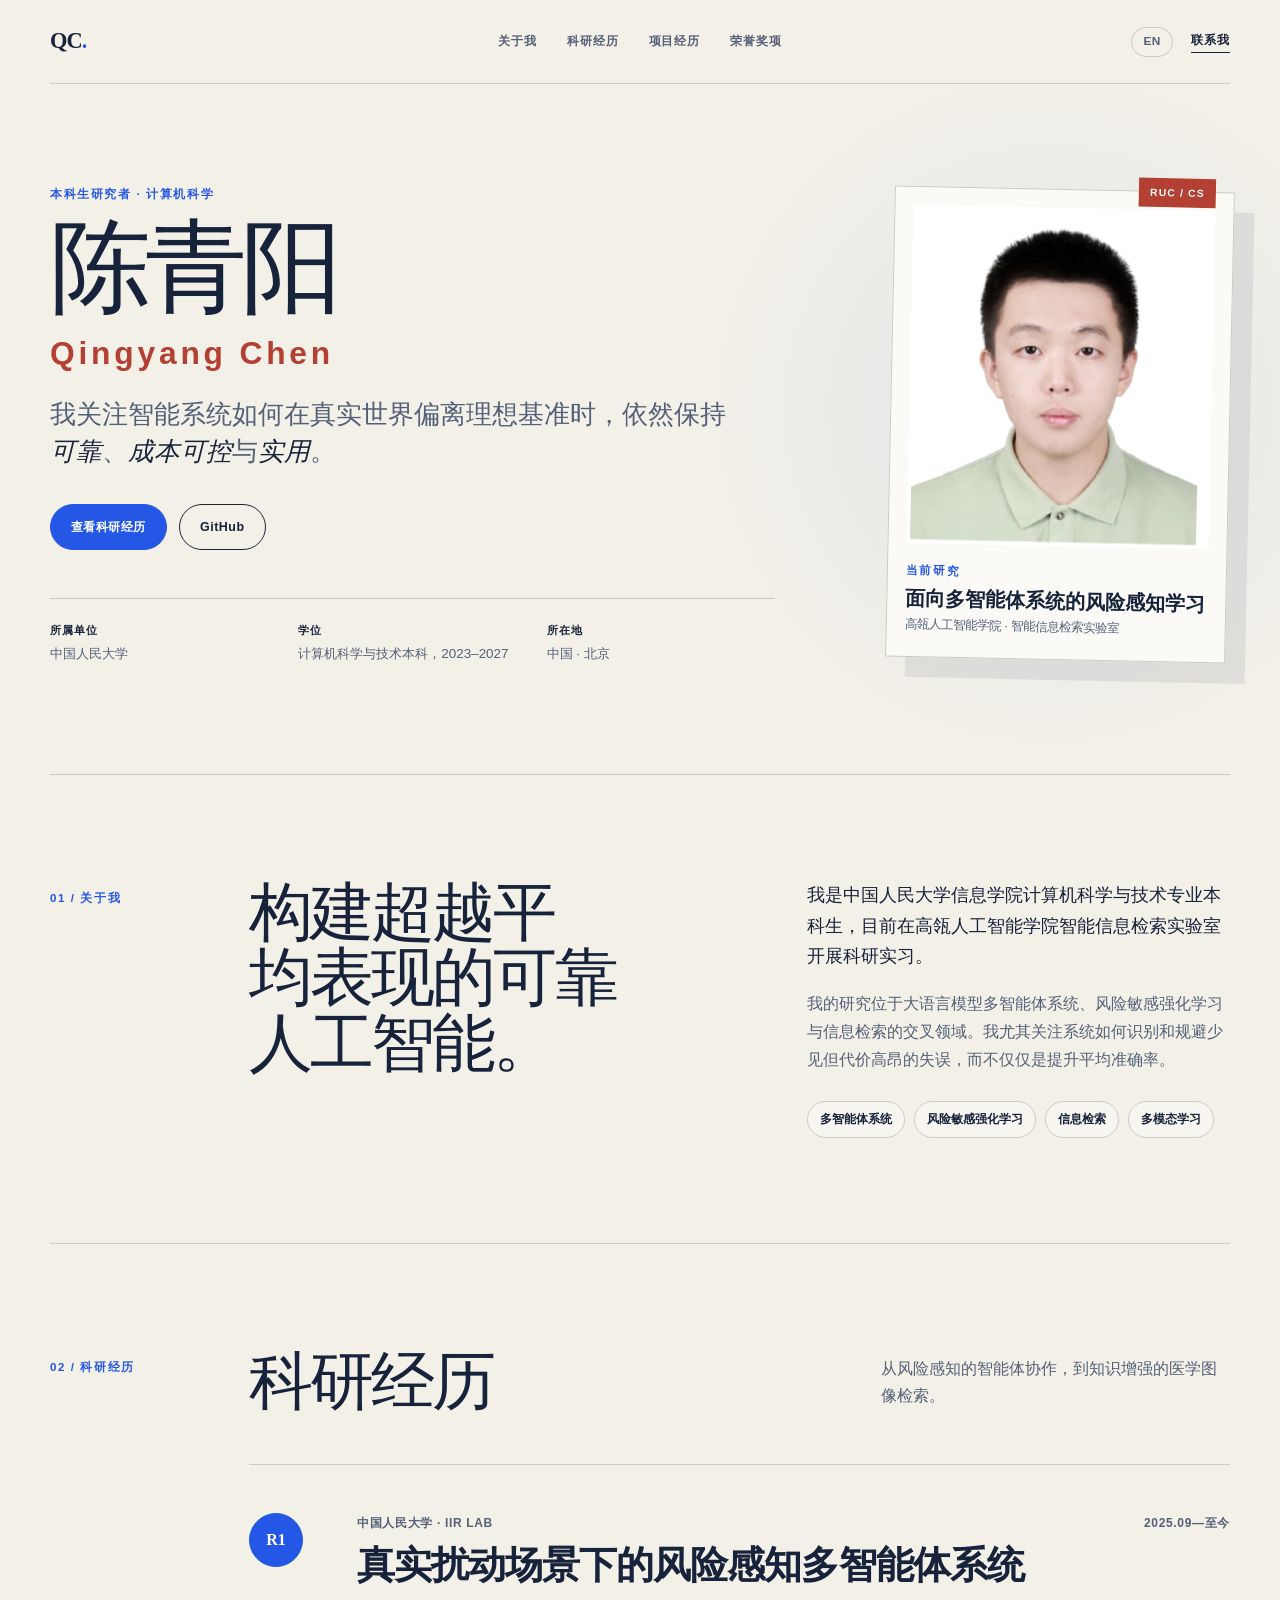
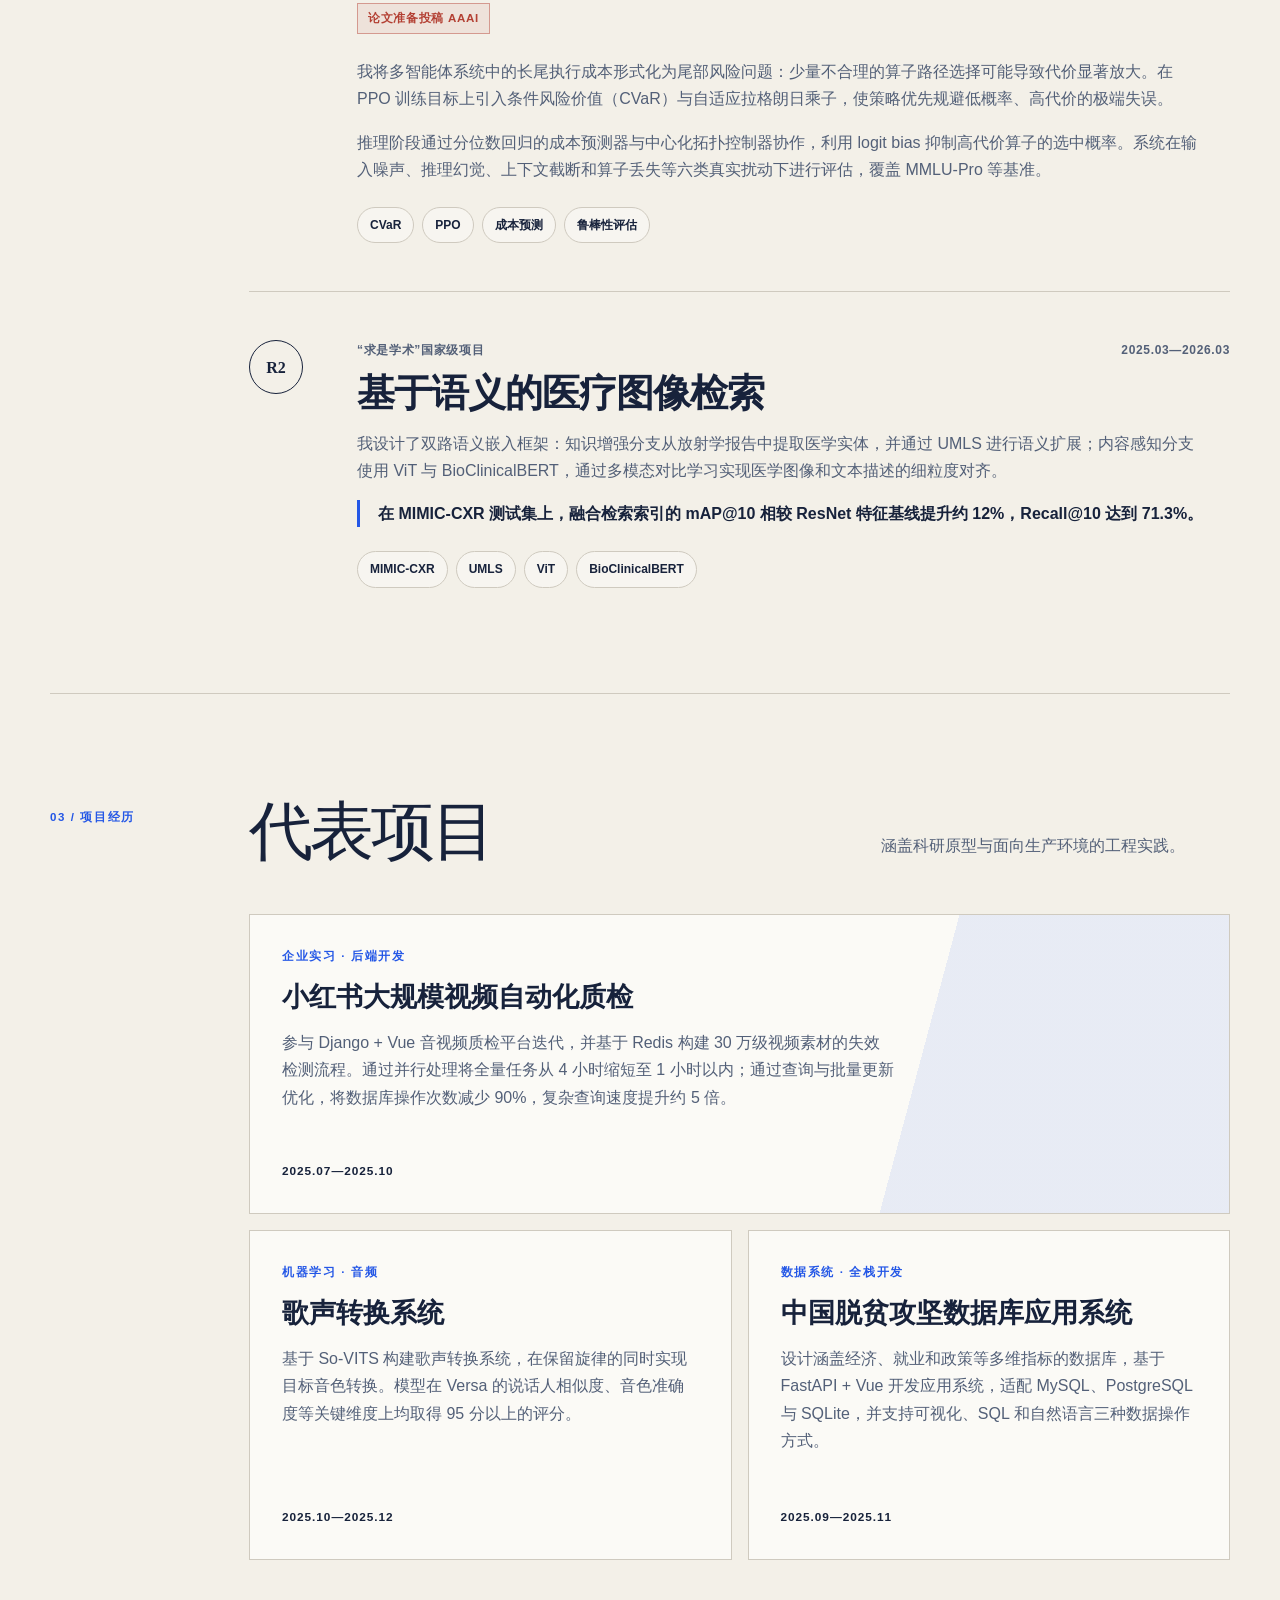
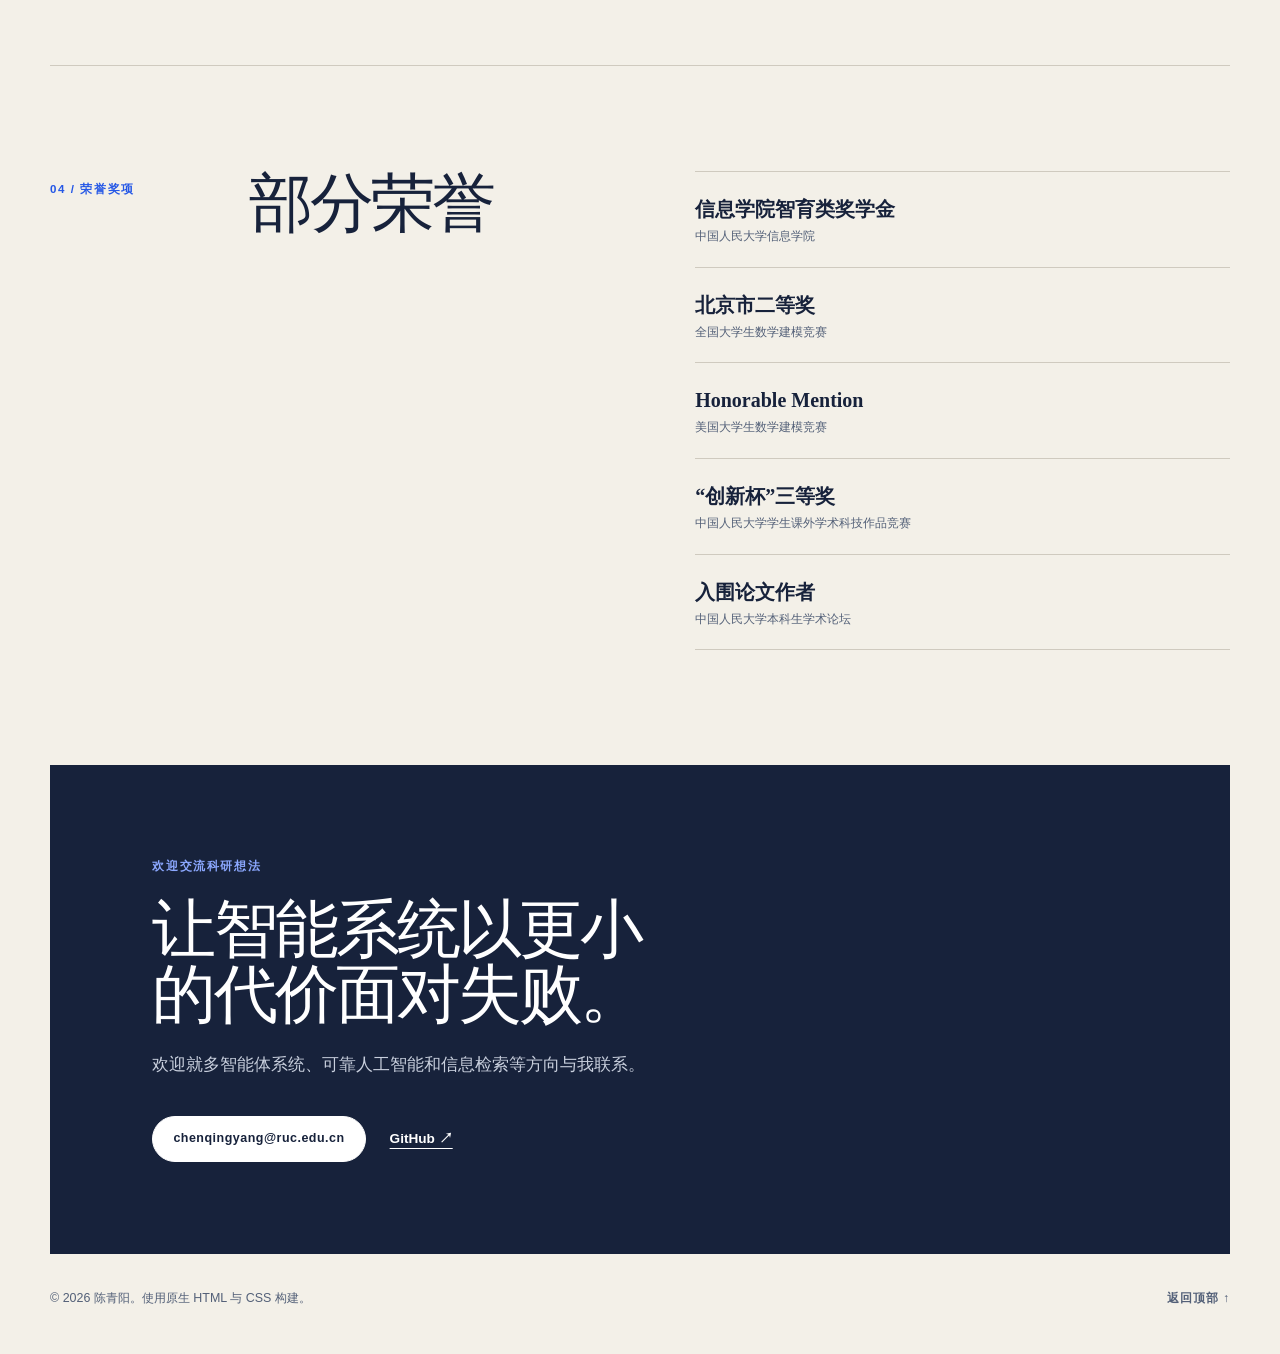
==== zh/index.html @ 35a5632b "Add Chinese homepage" ====
<!doctype html>
<html lang="zh-CN">
  <head>
    <meta charset="utf-8" />
    <meta name="viewport" content="width=device-width, initial-scale=1" />
    <meta
      name="description"
      content="陈青阳，中国人民大学计算机科学本科生，研究方向包括可靠多智能体系统、风险敏感学习、信息检索与多模态学习。"
    />
    <meta name="theme-color" content="#f3f0e8" />
    <meta property="og:title" content="陈青阳 · 学术个人主页" />
    <meta
      property="og:description"
      content="关注可靠多智能体系统、风险敏感学习、信息检索与多模态学习的本科生研究者。"
    />
    <meta property="og:type" content="website" />
    <meta property="og:url" content="https://anapplefish.github.io/zh/" />
    <link rel="canonical" href="https://anapplefish.github.io/zh/" />
    <link rel="alternate" hreflang="en" href="https://anapplefish.github.io/" />
    <link rel="alternate" hreflang="zh-CN" href="https://anapplefish.github.io/zh/" />
    <link rel="alternate" hreflang="x-default" href="https://anapplefish.github.io/" />
    <title>陈青阳 · 学术个人主页</title>
    <link rel="stylesheet" href="../styles.css" />
  </head>
  <body>
    <a class="skip-link" href="#main">跳转到正文</a>

    <header class="site-header">
      <a class="wordmark" href="#top" aria-label="陈青阳，返回首页">
        QC<span class="wordmark-dot">.</span>
      </a>
      <nav aria-label="主导航">
        <a href="#about">关于我</a>
        <a href="#research">科研经历</a>
        <a href="#projects">项目经历</a>
        <a href="#recognition">荣誉奖项</a>
      </nav>
      <div class="header-tools">
        <a class="lang-switch" href="../" lang="en" aria-label="Switch to English">EN</a>
        <a class="header-contact" href="mailto:chenqingyang@ruc.edu.cn">联系我</a>
      </div>
    </header>

    <main id="main">
      <section class="hero" id="top" aria-labelledby="hero-title">
        <div class="hero-copy">
          <p class="eyebrow">本科生研究者 · 计算机科学</p>
          <h1 id="hero-title">陈青阳 <span lang="en">Qingyang Chen</span></h1>
          <p class="hero-lede">
            我关注智能系统如何在真实世界偏离理想基准时，依然保持
            <em>可靠</em>、<em>成本可控</em>与<em>实用</em>。
          </p>
          <div class="hero-actions">
            <a class="button button-primary" href="#research">查看科研经历</a>
            <a class="button button-secondary" href="https://github.com/anapplefish">GitHub</a>
          </div>
          <ul class="hero-facts" aria-label="教育和研究信息">
            <li><span>所属单位</span>中国人民大学</li>
            <li><span>学位</span>计算机科学与技术本科，2023–2027</li>
            <li><span>所在地</span>中国 · 北京</li>
          </ul>
        </div>

        <aside class="portrait-card" aria-label="个人照片和当前研究方向">
          <div class="portrait-frame">
            <img
              src="../assets/profile.png"
              width="265"
              height="315"
              alt="陈青阳的个人照片"
            />
          </div>
          <p class="portrait-label">当前研究</p>
          <p class="portrait-focus">面向多智能体系统的风险感知学习</p>
          <p class="portrait-meta">高瓴人工智能学院 · 智能信息检索实验室</p>
        </aside>
      </section>

      <section class="section about" id="about" aria-labelledby="about-title">
        <div class="section-kicker">01 / 关于我</div>
        <div class="section-content about-grid">
          <h2 id="about-title">构建超越平均表现的可靠人工智能。</h2>
          <div class="about-copy">
            <p>
              我是中国人民大学信息学院计算机科学与技术专业本科生，目前在高瓴人工智能学院智能信息检索实验室开展科研实习。
            </p>
            <p>
              我的研究位于大语言模型多智能体系统、风险敏感强化学习与信息检索的交叉领域。我尤其关注系统如何识别和规避少见但代价高昂的失误，而不仅仅是提升平均准确率。
            </p>
            <div class="interest-list" aria-label="研究兴趣">
              <span>多智能体系统</span>
              <span>风险敏感强化学习</span>
              <span>信息检索</span>
              <span>多模态学习</span>
            </div>
          </div>
        </div>
      </section>

      <section class="section research" id="research" aria-labelledby="research-title">
        <div class="section-kicker">02 / 科研经历</div>
        <div class="section-content">
          <div class="section-heading-row">
            <h2 id="research-title">科研经历</h2>
            <p>从风险感知的智能体协作，到知识增强的医学图像检索。</p>
          </div>

          <article class="research-card research-card-featured">
            <div class="research-index">R1</div>
            <div class="research-body">
              <div class="research-meta">
                <span>中国人民大学 · IIR Lab</span>
                <span>2025.09—至今</span>
              </div>
              <h3>真实扰动场景下的风险感知多智能体系统</h3>
              <p class="status-pill">论文准备投稿 AAAI</p>
              <p>
                我将多智能体系统中的长尾执行成本形式化为尾部风险问题：少量不合理的算子路径选择可能导致代价显著放大。在 PPO 训练目标上引入条件风险价值（CVaR）与自适应拉格朗日乘子，使策略优先规避低概率、高代价的极端失误。
              </p>
              <p>
                推理阶段通过分位数回归的成本预测器与中心化拓扑控制器协作，利用 logit bias 抑制高代价算子的选中概率。系统在输入噪声、推理幻觉、上下文截断和算子丢失等六类真实扰动下进行评估，覆盖 MMLU-Pro 等基准。
              </p>
              <ul class="tag-list" aria-label="使用的方法">
                <li>CVaR</li>
                <li>PPO</li>
                <li>成本预测</li>
                <li>鲁棒性评估</li>
              </ul>
            </div>
          </article>

          <article class="research-card">
            <div class="research-index">R2</div>
            <div class="research-body">
              <div class="research-meta">
                <span>“求是学术”国家级项目</span>
                <span>2025.03—2026.03</span>
              </div>
              <h3>基于语义的医疗图像检索</h3>
              <p>
                我设计了双路语义嵌入框架：知识增强分支从放射学报告中提取医学实体，并通过 UMLS 进行语义扩展；内容感知分支使用 ViT 与 BioClinicalBERT，通过多模态对比学习实现医学图像和文本描述的细粒度对齐。
              </p>
              <p class="result-line">
                在 MIMIC-CXR 测试集上，融合检索索引的 mAP@10 相较 ResNet 特征基线提升约 12%，Recall@10 达到 71.3%。
              </p>
              <ul class="tag-list" aria-label="使用的方法">
                <li>MIMIC-CXR</li>
                <li>UMLS</li>
                <li>ViT</li>
                <li>BioClinicalBERT</li>
              </ul>
            </div>
          </article>
        </div>
      </section>

      <section class="section projects" id="projects" aria-labelledby="projects-title">
        <div class="section-kicker">03 / 项目经历</div>
        <div class="section-content">
          <div class="section-heading-row">
            <h2 id="projects-title">代表项目</h2>
            <p>涵盖科研原型与面向生产环境的工程实践。</p>
          </div>

          <div class="project-grid">
            <article class="project-card project-card-wide">
              <p class="project-type">企业实习 · 后端开发</p>
              <h3>小红书大规模视频自动化质检</h3>
              <p>
                参与 Django + Vue 音视频质检平台迭代，并基于 Redis 构建 30 万级视频素材的失效检测流程。通过并行处理将全量任务从 4 小时缩短至 1 小时以内；通过查询与批量更新优化，将数据库操作次数减少 90%，复杂查询速度提升约 5 倍。
              </p>
              <p class="project-date">2025.07—2025.10</p>
            </article>

            <article class="project-card">
              <p class="project-type">机器学习 · 音频</p>
              <h3>歌声转换系统</h3>
              <p>
                基于 So-VITS 构建歌声转换系统，在保留旋律的同时实现目标音色转换。模型在 Versa 的说话人相似度、音色准确度等关键维度上均取得 95 分以上的评分。
              </p>
              <p class="project-date">2025.10—2025.12</p>
            </article>

            <article class="project-card">
              <p class="project-type">数据系统 · 全栈开发</p>
              <h3>中国脱贫攻坚数据库应用系统</h3>
              <p>
                设计涵盖经济、就业和政策等多维指标的数据库，基于 FastAPI + Vue 开发应用系统，适配 MySQL、PostgreSQL 与 SQLite，并支持可视化、SQL 和自然语言三种数据操作方式。
              </p>
              <p class="project-date">2025.09—2025.11</p>
            </article>
          </div>
        </div>
      </section>

      <section class="section recognition" id="recognition" aria-labelledby="recognition-title">
        <div class="section-kicker">04 / 荣誉奖项</div>
        <div class="section-content recognition-grid">
          <h2 id="recognition-title">部分荣誉</h2>
          <ul class="recognition-list">
            <li><span>信息学院智育类奖学金</span><small>中国人民大学信息学院</small></li>
            <li><span>北京市二等奖</span><small>全国大学生数学建模竞赛</small></li>
            <li><span>Honorable Mention</span><small>美国大学生数学建模竞赛</small></li>
            <li><span>“创新杯”三等奖</span><small>中国人民大学学生课外学术科技作品竞赛</small></li>
            <li><span>入围论文作者</span><small>中国人民大学本科生学术论坛</small></li>
          </ul>
        </div>
      </section>

      <section class="contact" aria-labelledby="contact-title">
        <p class="eyebrow">欢迎交流科研想法</p>
        <h2 id="contact-title">让智能系统以更小的代价面对失败。</h2>
        <p>
          欢迎就多智能体系统、可靠人工智能和信息检索等方向与我联系。
        </p>
        <div class="contact-links">
          <a class="button button-light" href="mailto:chenqingyang@ruc.edu.cn">chenqingyang@ruc.edu.cn</a>
          <a class="text-link" href="https://github.com/anapplefish">GitHub ↗</a>
        </div>
      </section>
    </main>

    <footer>
      <p>© 2026 陈青阳。使用原生 HTML 与 CSS 构建。</p>
      <a href="#top">返回顶部 ↑</a>
    </footer>
  </body>
</html>
---- styles.css ----
:root {
  --paper: #f3f0e8;
  --paper-light: #fbfaf6;
  --ink: #17223b;
  --ink-soft: #536078;
  --blue: #2457e6;
  --blue-dark: #173aa4;
  --line: #cfcabf;
  --red: #b34033;
  --serif: Georgia, "Times New Roman", "Noto Serif", serif;
  --sans: Inter, ui-sans-serif, -apple-system, BlinkMacSystemFont, "Segoe UI",
    "Noto Sans", "Microsoft YaHei", sans-serif;
  --page: min(1180px, calc(100vw - 48px));
}

* { box-sizing: border-box; }
html { scroll-behavior: smooth; }

body {
  margin: 0;
  background:
    radial-gradient(circle at 82% 9%, rgba(36, 87, 230, 0.08), transparent 22rem),
    var(--paper);
  color: var(--ink);
  font-family: var(--sans);
  font-size: 16px;
  line-height: 1.7;
  text-rendering: optimizeLegibility;
}

a { color: inherit; }

.skip-link {
  position: fixed;
  z-index: 100;
  top: 12px;
  left: 12px;
  transform: translateY(-160%);
  background: var(--ink);
  color: white;
  padding: 8px 14px;
  border-radius: 4px;
}

.skip-link:focus { transform: translateY(0); }

.site-header {
  width: var(--page);
  height: 84px;
  margin: 0 auto;
  display: grid;
  grid-template-columns: 1fr auto 1fr;
  align-items: center;
  border-bottom: 1px solid var(--line);
}

.wordmark {
  justify-self: start;
  font-family: var(--serif);
  font-size: 1.4rem;
  font-weight: 700;
  text-decoration: none;
  letter-spacing: -0.04em;
}

.wordmark-dot { color: var(--blue); }
nav { display: flex; gap: 30px; }

nav a,
.header-contact,
footer a {
  font-size: 0.76rem;
  font-weight: 750;
  letter-spacing: 0.08em;
  text-decoration: none;
  text-transform: uppercase;
}

nav a { color: var(--ink-soft); }

nav a:hover,
nav a:focus-visible,
.header-contact:hover,
.header-contact:focus-visible { color: var(--blue); }

.header-contact {
  padding-bottom: 2px;
  border-bottom: 1px solid currentColor;
}

.header-tools {
  justify-self: end;
  display: flex;
  align-items: center;
  gap: 18px;
}

.lang-switch {
  display: inline-flex;
  min-width: 42px;
  height: 30px;
  align-items: center;
  justify-content: center;
  border: 1px solid var(--line);
  border-radius: 999px;
  color: var(--ink-soft);
  font-size: 0.74rem;
  font-weight: 800;
  letter-spacing: 0.04em;
  line-height: 1;
  text-decoration: none;
  transition: border-color 160ms ease, color 160ms ease, background 160ms ease;
}

.lang-switch:hover,
.lang-switch:focus-visible {
  border-color: var(--blue);
  background: rgba(36, 87, 230, 0.06);
  color: var(--blue);
}

.hero {
  width: var(--page);
  min-height: 690px;
  margin: 0 auto;
  display: grid;
  grid-template-columns: minmax(0, 1fr) 340px;
  gap: 9vw;
  align-items: center;
  padding: 76px 0 86px;
}

.eyebrow,
.section-kicker,
.portrait-label,
.project-type {
  margin: 0;
  color: var(--blue);
  font-size: 0.72rem;
  font-weight: 800;
  letter-spacing: 0.14em;
  text-transform: uppercase;
}

h1, h2, h3, p { margin-top: 0; }
h1, h2, h3 { text-wrap: balance; }

h1 {
  max-width: 770px;
  margin: 18px 0 28px;
  font-family: var(--serif);
  font-size: clamp(4rem, 8vw, 7.4rem);
  font-weight: 500;
  letter-spacing: -0.065em;
  line-height: 0.9;
}

h1 span {
  display: block;
  margin-top: 25px;
  color: var(--red);
  font-family: var(--sans);
  font-size: 0.31em;
  font-weight: 650;
  letter-spacing: 0.12em;
}

.hero-lede {
  max-width: 690px;
  color: var(--ink-soft);
  font-family: var(--serif);
  font-size: clamp(1.28rem, 2vw, 1.7rem);
  line-height: 1.45;
}

.hero-lede em { color: var(--ink); }

.hero-actions {
  display: flex;
  flex-wrap: wrap;
  gap: 12px;
  margin: 34px 0 48px;
}

.button {
  display: inline-flex;
  align-items: center;
  justify-content: center;
  min-height: 46px;
  padding: 0 20px;
  border: 1px solid var(--ink);
  border-radius: 999px;
  font-size: 0.78rem;
  font-weight: 780;
  letter-spacing: 0.04em;
  text-decoration: none;
  transition: transform 160ms ease, background 160ms ease, color 160ms ease;
}

.button:hover,
.button:focus-visible { transform: translateY(-2px); }

.button-primary {
  border-color: var(--blue);
  background: var(--blue);
  color: white;
}

.button-primary:hover,
.button-primary:focus-visible { background: var(--blue-dark); }

.button-secondary:hover,
.button-secondary:focus-visible { background: var(--ink); color: white; }

.hero-facts {
  display: grid;
  grid-template-columns: repeat(3, 1fr);
  gap: 20px;
  margin: 0;
  padding: 24px 0 0;
  border-top: 1px solid var(--line);
  list-style: none;
  color: var(--ink-soft);
  font-size: 0.84rem;
  line-height: 1.45;
}

.hero-facts span {
  display: block;
  margin-bottom: 5px;
  color: var(--ink);
  font-size: 0.68rem;
  font-weight: 800;
  letter-spacing: 0.1em;
  text-transform: uppercase;
}

.portrait-card {
  position: relative;
  padding: 18px 18px 22px;
  background: var(--paper-light);
  border: 1px solid var(--line);
  box-shadow: 20px 20px 0 rgba(23, 34, 59, 0.08);
  transform: rotate(1.2deg);
}

.portrait-card::before {
  content: "RUC / CS";
  position: absolute;
  top: -14px;
  right: 18px;
  padding: 6px 11px;
  background: var(--red);
  color: white;
  font-size: 0.64rem;
  font-weight: 800;
  letter-spacing: 0.12em;
}

.portrait-frame {
  aspect-ratio: 1 / 1.12;
  overflow: hidden;
  background: #fff;
}

.portrait-frame img {
  width: 100%;
  height: 100%;
  object-fit: cover;
  object-position: center 32%;
  filter: saturate(0.88) contrast(1.03);
}

.portrait-label { margin-top: 18px; }

.portrait-focus {
  margin: 5px 0 4px;
  font-family: var(--serif);
  font-size: 1.25rem;
  font-weight: 700;
  line-height: 1.25;
}

.portrait-meta {
  margin: 0;
  color: var(--ink-soft);
  font-size: 0.78rem;
  line-height: 1.5;
}

.section {
  width: var(--page);
  margin: 0 auto;
  display: grid;
  grid-template-columns: 145px minmax(0, 1fr);
  gap: 54px;
  padding: 105px 0;
  border-top: 1px solid var(--line);
}

.section-kicker { padding-top: 9px; }

h2 {
  margin-bottom: 28px;
  font-family: var(--serif);
  font-size: clamp(2.45rem, 5vw, 4.9rem);
  font-weight: 500;
  letter-spacing: -0.045em;
  line-height: 1.02;
}

.about-grid {
  display: grid;
  grid-template-columns: 1.05fr 0.95fr;
  gap: 7vw;
  align-items: start;
}

.about-grid h2 { margin: 0; }

.about-copy {
  color: var(--ink-soft);
  font-size: 1.02rem;
}

.about-copy p:first-child { color: var(--ink); font-size: 1.13rem; }

.interest-list {
  display: flex;
  flex-wrap: wrap;
  gap: 9px;
  margin-top: 28px;
}

.interest-list span,
.tag-list li {
  border: 1px solid var(--line);
  border-radius: 999px;
  padding: 7px 12px;
  background: rgba(255, 255, 255, 0.34);
  color: var(--ink);
  font-size: 0.75rem;
  font-weight: 700;
}

.section-heading-row {
  display: grid;
  grid-template-columns: minmax(0, 1.25fr) minmax(220px, 0.75fr);
  gap: 50px;
  align-items: end;
  margin-bottom: 50px;
}

.section-heading-row h2 { margin: 0; }
.section-heading-row > p { margin: 0 0 5px; color: var(--ink-soft); }

.research-card {
  display: grid;
  grid-template-columns: 78px minmax(0, 1fr);
  gap: 30px;
  padding: 48px 0;
  border-top: 1px solid var(--line);
}

.research-card:last-child { padding-bottom: 0; }

.research-index {
  display: flex;
  width: 54px;
  height: 54px;
  align-items: center;
  justify-content: center;
  border: 1px solid var(--ink);
  border-radius: 50%;
  font-family: var(--serif);
  font-weight: 700;
}

.research-card-featured .research-index {
  border-color: var(--blue);
  background: var(--blue);
  color: white;
}

.research-meta {
  display: flex;
  justify-content: space-between;
  gap: 20px;
  margin-bottom: 10px;
  color: var(--ink-soft);
  font-size: 0.75rem;
  font-weight: 750;
  letter-spacing: 0.055em;
  text-transform: uppercase;
}

.research-body h3 {
  margin-bottom: 15px;
  font-family: var(--serif);
  font-size: clamp(1.8rem, 3vw, 2.65rem);
  font-weight: 600;
  letter-spacing: -0.025em;
  line-height: 1.15;
}

.research-body > p:not(.status-pill) { max-width: 850px; color: var(--ink-soft); }

.status-pill {
  display: inline-block;
  margin-bottom: 24px;
  padding: 5px 10px;
  border: 1px solid rgba(179, 64, 51, 0.45);
  background: rgba(179, 64, 51, 0.08);
  color: var(--red);
  font-size: 0.72rem;
  font-weight: 800;
  letter-spacing: 0.06em;
  text-transform: uppercase;
}

.result-line {
  padding-left: 18px;
  border-left: 3px solid var(--blue);
  color: var(--ink) !important;
  font-weight: 650;
}

.tag-list {
  display: flex;
  flex-wrap: wrap;
  gap: 8px;
  margin: 24px 0 0;
  padding: 0;
  list-style: none;
}

.project-grid {
  display: grid;
  grid-template-columns: repeat(2, minmax(0, 1fr));
  gap: 16px;
}

.project-card {
  min-height: 330px;
  padding: 32px;
  display: flex;
  flex-direction: column;
  background: var(--paper-light);
  border: 1px solid var(--line);
}

.project-card-wide {
  grid-column: 1 / -1;
  min-height: 300px;
  padding-right: 34%;
  background:
    linear-gradient(105deg, var(--paper-light) 0 67%, rgba(36, 87, 230, 0.09) 67%),
    var(--paper-light);
}

.project-card h3 {
  margin: 14px 0 16px;
  font-family: var(--serif);
  font-size: 1.7rem;
  line-height: 1.2;
}

.project-card > p:not(.project-type):not(.project-date) { color: var(--ink-soft); }

.project-date {
  margin: auto 0 0;
  padding-top: 20px;
  color: var(--ink);
  font-size: 0.74rem;
  font-weight: 800;
  letter-spacing: 0.08em;
  text-transform: uppercase;
}

.recognition-grid {
  display: grid;
  grid-template-columns: 0.8fr 1.2fr;
  gap: 7vw;
}

.recognition-grid h2 { margin: 0; }

.recognition-list {
  margin: 0;
  padding: 0;
  list-style: none;
}

.recognition-list li {
  padding: 20px 0;
  border-top: 1px solid var(--line);
}

.recognition-list li:last-child { border-bottom: 1px solid var(--line); }
.recognition-list span, .recognition-list small { display: block; }

.recognition-list span {
  font-family: var(--serif);
  font-size: 1.25rem;
  font-weight: 700;
}

.recognition-list small { color: var(--ink-soft); font-size: 0.76rem; }

.contact {
  width: var(--page);
  margin: 10px auto 0;
  padding: 92px clamp(30px, 8vw, 110px);
  background: var(--ink);
  color: white;
}

.contact .eyebrow { color: #8ca8ff; }
.contact h2 { max-width: 850px; margin: 20px 0 24px; }

.contact > p:not(.eyebrow) {
  max-width: 620px;
  color: #c8cfdd;
  font-size: 1.05rem;
}

.contact-links {
  display: flex;
  flex-wrap: wrap;
  gap: 24px;
  align-items: center;
  margin-top: 36px;
}

.button-light { border-color: white; background: white; color: var(--ink); }

.button-light:hover,
.button-light:focus-visible { background: transparent; color: white; }

.text-link {
  color: white;
  font-size: 0.85rem;
  font-weight: 800;
  text-decoration-thickness: 1px;
  text-underline-offset: 5px;
}

footer {
  width: var(--page);
  margin: 0 auto;
  padding: 34px 0 45px;
  display: flex;
  justify-content: space-between;
  gap: 30px;
  color: var(--ink-soft);
  font-size: 0.78rem;
}

footer p { margin: 0; }

@media (max-width: 900px) {
  .site-header { grid-template-columns: 1fr auto; }
  nav { display: none; }
  .hero { grid-template-columns: 1fr 280px; gap: 7vw; }
  .hero-facts { grid-template-columns: 1fr; gap: 14px; }
  .section { grid-template-columns: 1fr; gap: 22px; }
  .section-kicker { padding: 0; }
  .about-grid, .recognition-grid { grid-template-columns: 1fr; gap: 40px; }
}

@media (max-width: 680px) {
  :root { --page: calc(100vw - 30px); }
  .site-header { height: 70px; }
  .header-tools { gap: 10px; }
  .header-contact { font-size: 0.68rem; }

  .hero {
    min-height: auto;
    grid-template-columns: 1fr;
    padding: 58px 0 72px;
  }

  .hero-copy { display: contents; }
  .hero-copy > :not(.hero-facts) { order: 0; }

  .portrait-card {
    order: 1;
    width: min(84vw, 330px);
    margin: 24px auto 18px;
  }

  .hero-facts { order: 2; }
  h1 { font-size: clamp(3.8rem, 20vw, 5.6rem); }
  .hero-actions { margin-bottom: 28px; }
  .section { padding: 78px 0; }
  .section-heading-row, .project-grid { grid-template-columns: 1fr; }

  .section-heading-row {
    gap: 18px;
    margin-bottom: 32px;
  }

  .research-card { grid-template-columns: 1fr; gap: 18px; }

  .research-meta {
    align-items: flex-start;
    flex-direction: column;
    gap: 4px;
  }

  .project-card-wide {
    grid-column: auto;
    min-height: 330px;
    padding-right: 32px;
    background: var(--paper-light);
  }

  .contact { padding: 66px 24px; }
  .contact .button { width: 100%; font-size: 0.7rem; }
  footer { flex-direction: column; }
}

@media (prefers-reduced-motion: reduce) {
  html { scroll-behavior: auto; }
  .button { transition: none; }
}
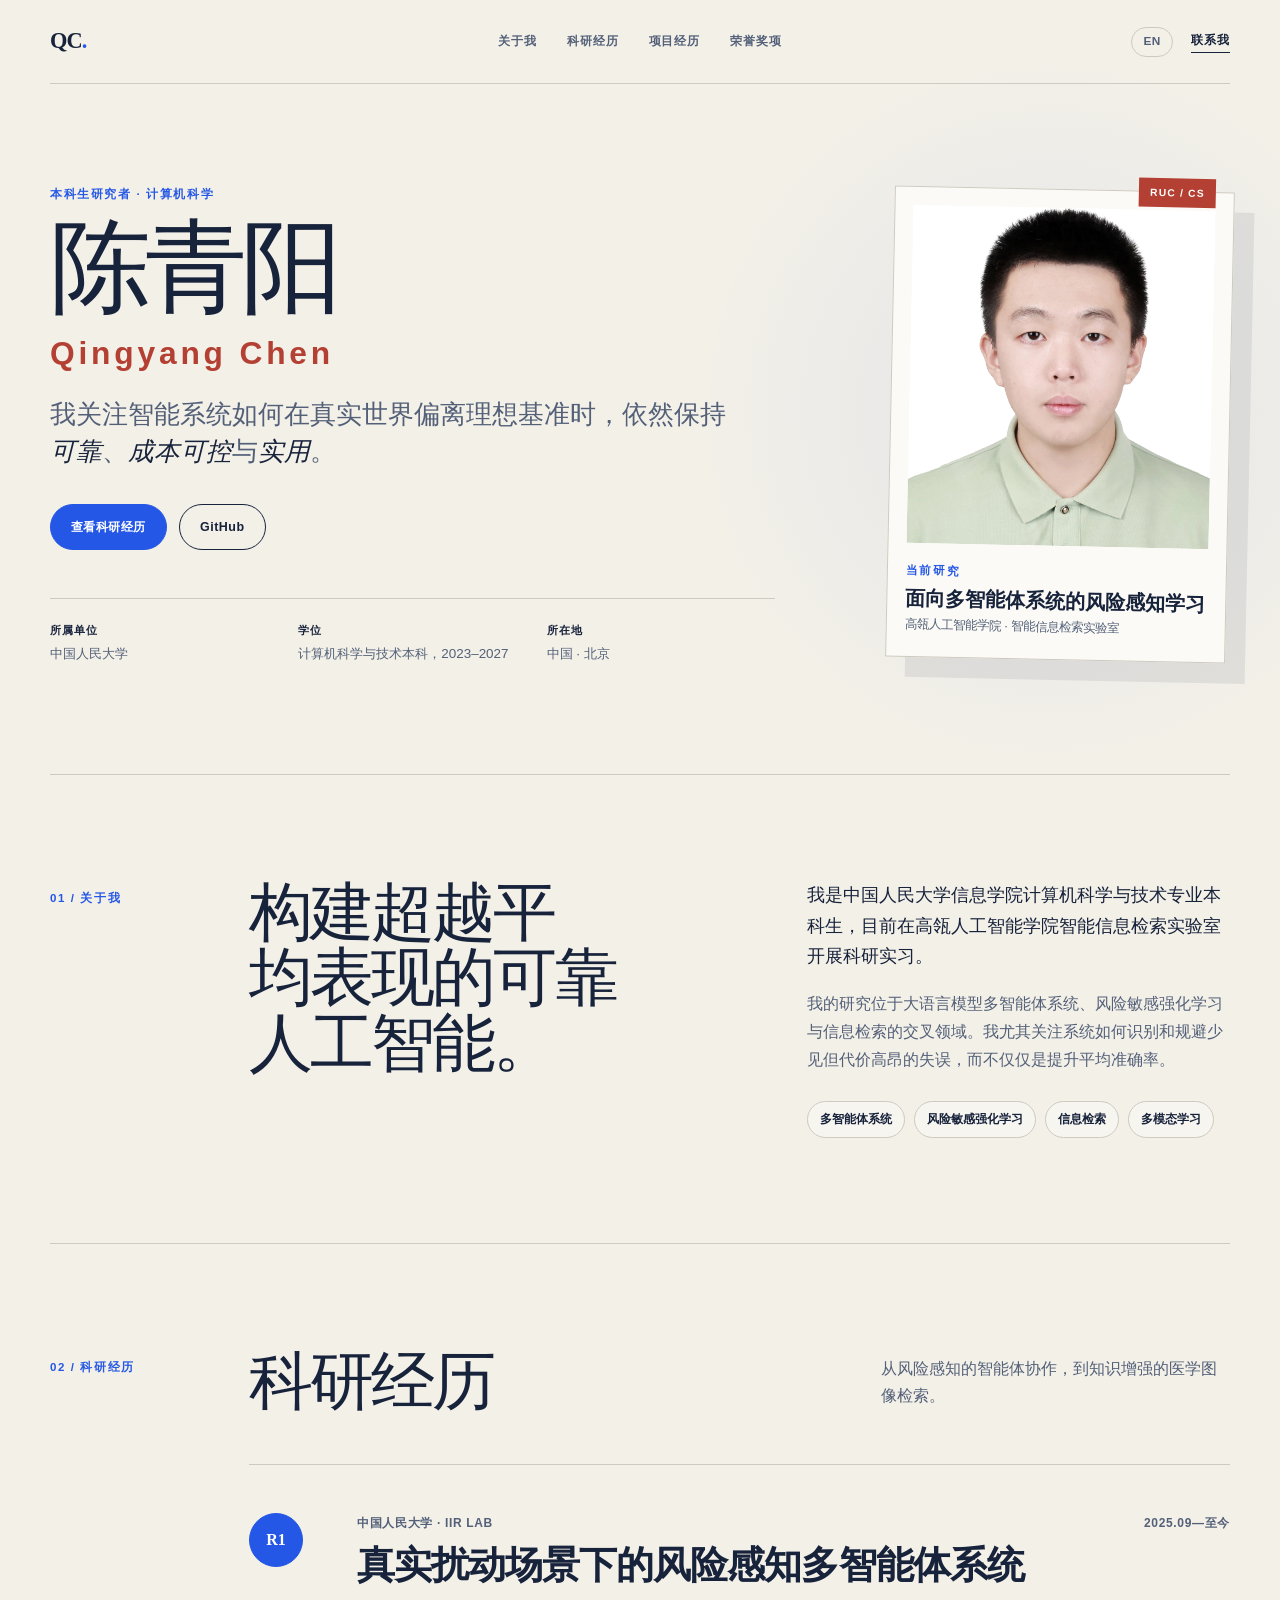
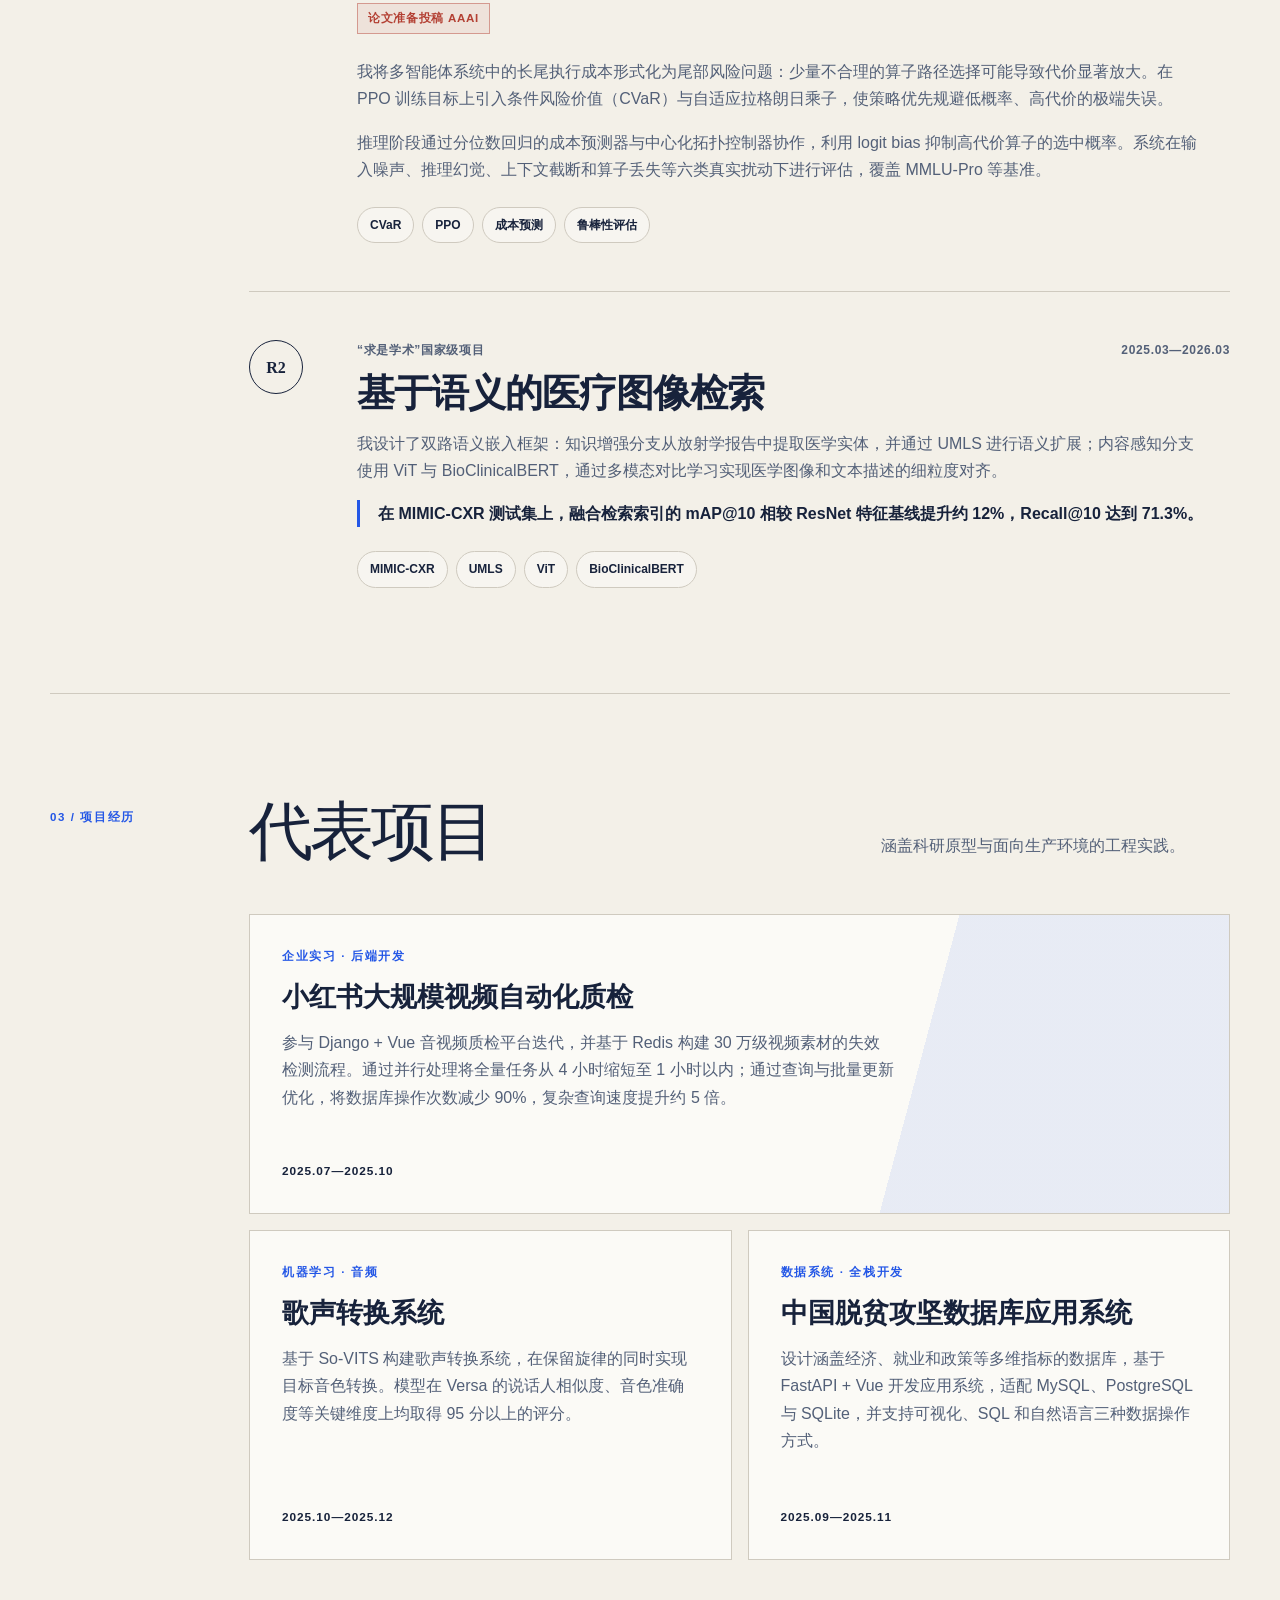
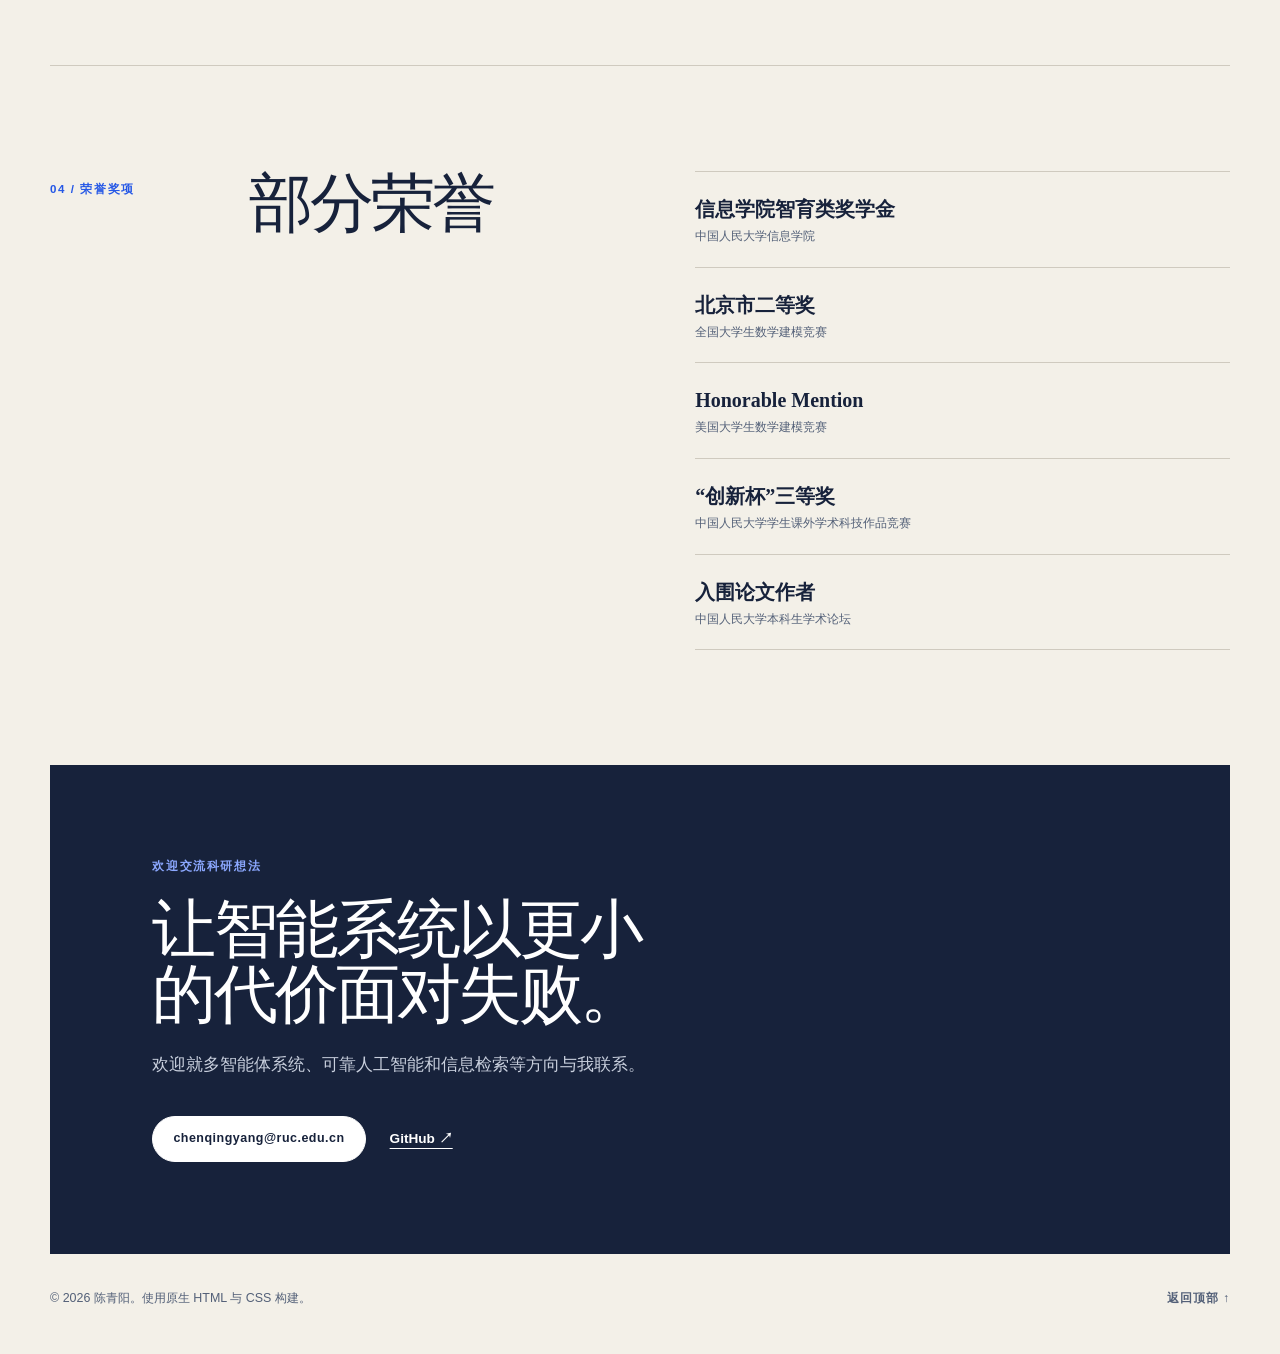
==== commit 4538b48f: "Replace profile portrait" ====
--- a/zh/index.html
+++ b/zh/index.html
@@ -64,9 +64,9 @@
         <aside class="portrait-card" aria-label="个人照片和当前研究方向">
           <div class="portrait-frame">
             <img
-              src="../assets/profile.png"
-              width="265"
-              height="315"
+              src="../assets/profile.jpg"
+              width="2098"
+              height="2998"
               alt="陈青阳的个人照片"
             />
           </div>
